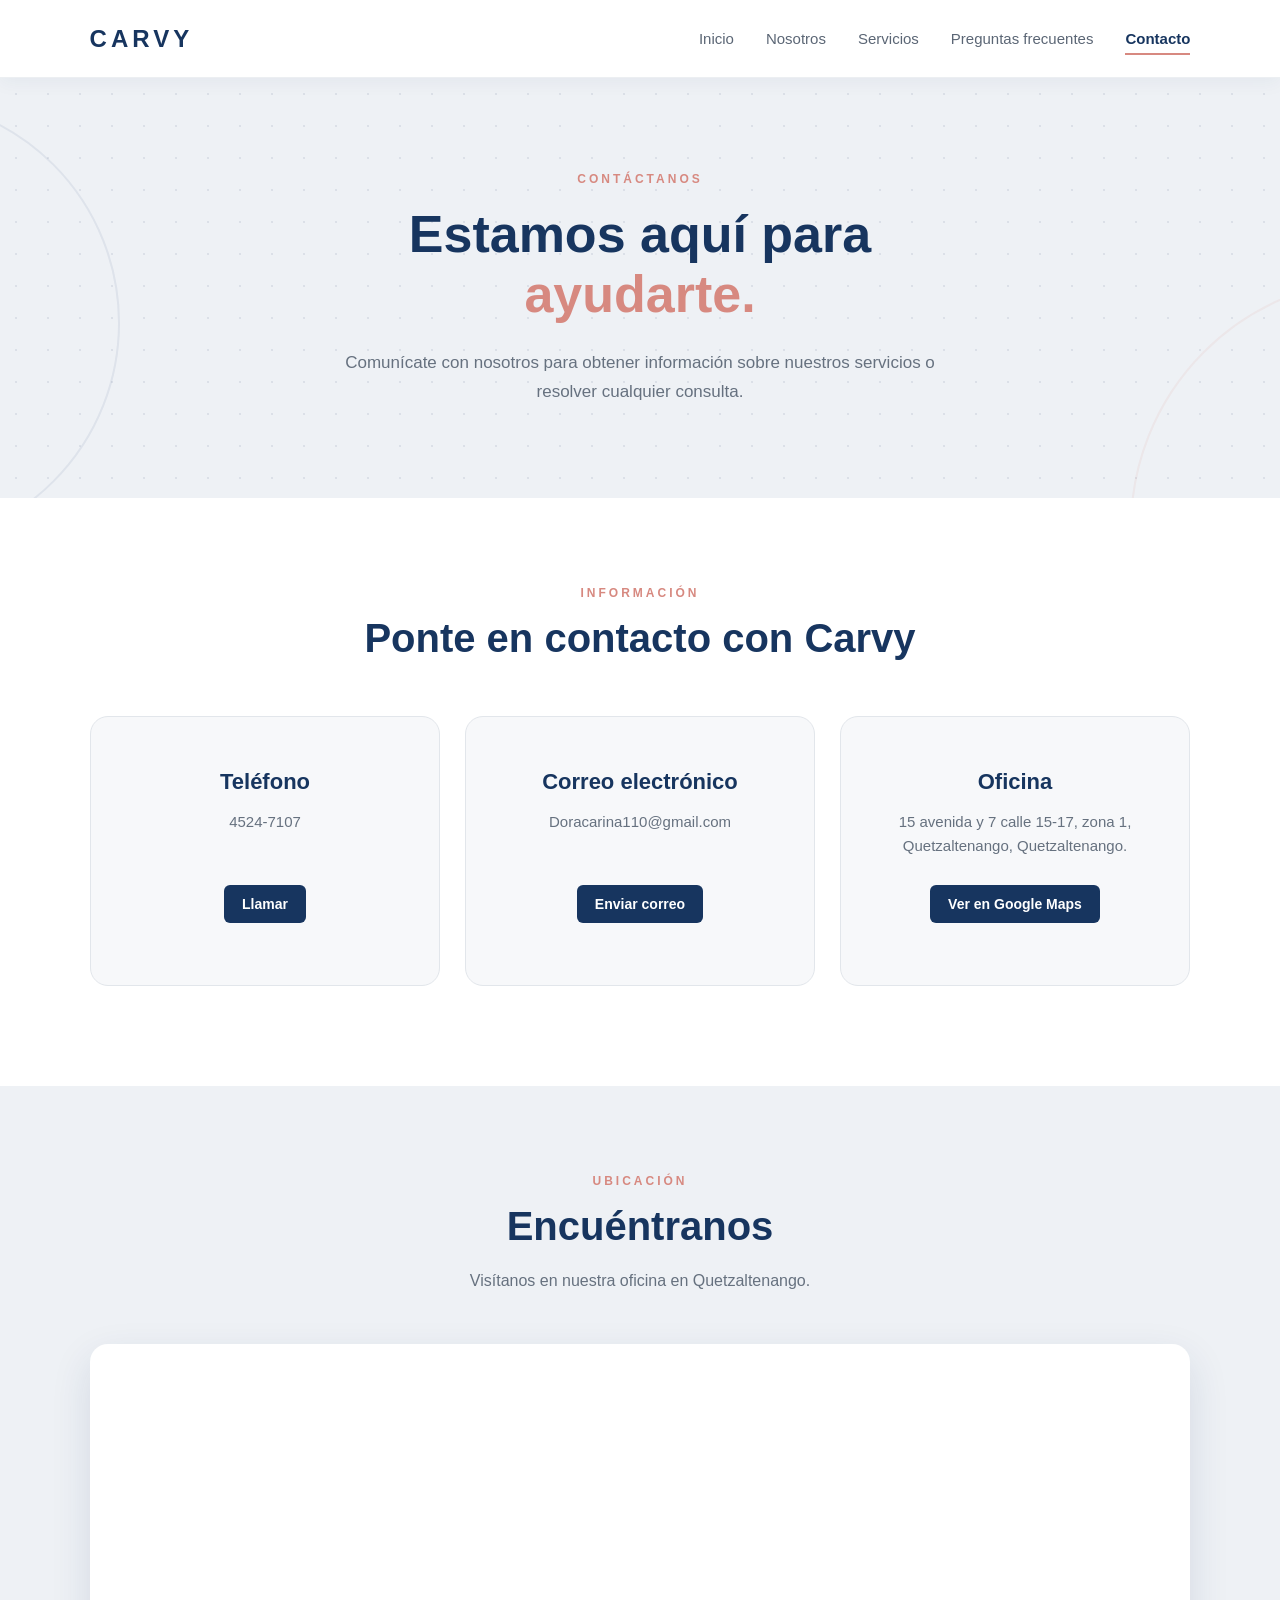
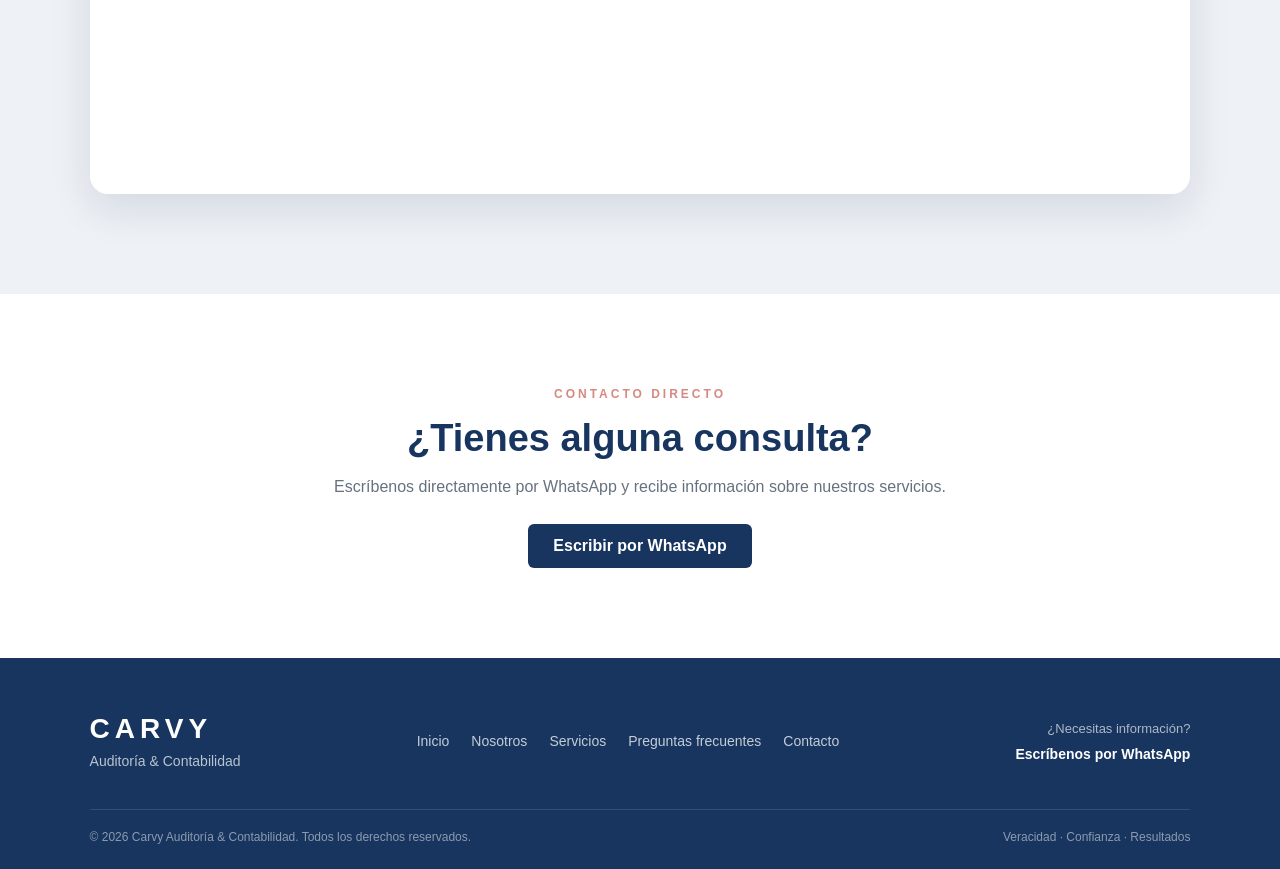
==== contacto.html @ 1418b1e5 "Add files via upload" ====
<!DOCTYPE html>
<html lang="en">
<head>
    <meta charset="UTF-8">
    <meta name="viewport" content="width=device-width, initial-scale=1.0">
    <title>Contacto | Carvy Auditoría & Contabilidad</title>

 <link rel="stylesheet" href="contacto.css">


</head>
<body>
    



    <!-- MENÚ DE NAVEGACIÓN -->

    <nav class="navegacion">

        <div class="logo-menu">
            CARVY
        </div>

        <div class="menu">

            <a href="index.html">Inicio</a>

            <a href="Nosotros.html">Nosotros</a>

            <a href="servicios.html">Servicios</a>

            <a href="preguntas.html">Preguntas frecuentes</a>

            <a href="contacto.html" class="activo">Contacto</a>

        </div>

    </nav>


    <!-- ENCABEZADO -->

    <header class="encabezado-contacto">

        <div class="circulo circulo-izquierdo"></div>

        <div class="circulo circulo-derecho"></div>

        <div class="encabezado-contenido">

            <span>CONTÁCTANOS</span>

            <h1>
                Estamos aquí para
                <strong>ayudarte.</strong>
            </h1>

            <p>
                Comunícate con nosotros para obtener información sobre
                nuestros servicios o resolver cualquier consulta.
            </p>

        </div>

    </header>


    <!-- INFORMACIÓN DE CONTACTO -->

    <main>

        <section class="contacto">

            <div class="titulo-seccion">

                <span>INFORMACIÓN</span>

                <h2>
                    Ponte en contacto con Carvy
                </h2>

            </div>


            <div class="contenedor-contacto">


                <!-- TELÉFONO -->

                <div class="tarjeta-contacto">

                    <div class="numero">
                        
                    </div>

                    <h3>
                        Teléfono
                    </h3>

                    <p>
                        4524-7107
                    </p>

                    <a href="tel:45247107">
                        Llamar
                    </a>

                </div>


                <!-- CORREO -->

                <div class="tarjeta-contacto">

                    <div class="numero">
                        
                    </div>

                    <h3>
                        Correo electrónico
                    </h3>

                    <p>
                        Doracarina110@gmail.com
                    </p>

                    <a href="mailto:Doracarina110@gmail.com">
                        Enviar correo
                    </a>

                </div>


                <!-- DIRECCIÓN -->

                <div class="tarjeta-contacto">

                    <div class="numero">
                        
                    </div>

                    <h3>
                        Oficina
                    </h3>

                    <p>
                        15 avenida y 7 calle 15-17,
                        zona 1, Quetzaltenango,
                        Quetzaltenango.
                    </p>

                    <a href="https://www.google.com/maps/search/?api=1&query=15+avenida+y+7+calle+15-17+zona+1+Quetzaltenango+Quetzaltenango"
                       target="_blank">
                        Ver en Google Maps
                    </a>

                </div>


            </div>

        </section>


        <!-- MAPA -->

        <section class="mapa-seccion">

            <div class="titulo-seccion">

                <span>UBICACIÓN</span>

                <h2>
                    Encuéntranos
                </h2>

                <p>
                    Visítanos en nuestra oficina en Quetzaltenango.
                </p>

            </div>


            <div class="mapa">

                <iframe
                    src="https://www.google.com/maps?q=15%20avenida%20y%207%20calle%2015-17%20zona%201%20Quetzaltenango%20Quetzaltenango&output=embed"
                    width="100%"
                    height="450"
                    style="border:0;"
                    allowfullscreen=""
                    loading="lazy">
                </iframe>

            </div>

        </section>


        <!-- WHATSAPP -->

        <section class="mensaje-final">

            <div class="mensaje-contenido">

                <span>CONTACTO DIRECTO</span>

                <h2>
                    ¿Tienes alguna consulta?
                </h2>

                <p>
                    Escríbenos directamente por WhatsApp y recibe
                    información sobre nuestros servicios.
                </p>

                <a href="https://wa.me/50245247107?text=Hola%2C%20quisiera%20obtener%20informaci%C3%B3n%20sobre%20los%20servicios%20de%20Carvy."
                   target="_blank">
                    Escribir por WhatsApp
                </a>

            </div>

        </section>

    </main>


    <!-- PIE DE PÁGINA -->

    <footer class="pie-pagina">

        <div class="footer-contenido">

            <div class="footer-marca">

                <h2>CARVY</h2>

                <p>
                    Auditoría & Contabilidad
                </p>

            </div>


            <div class="footer-enlaces">

                <a href="index.html">Inicio</a>

                <a href="Nosotros.html">Nosotros</a>

                <a href="servicios.html">Servicios</a>

                <a href="preguntas.html">Preguntas frecuentes</a>

                <a href="contacto.html">Contacto</a>

            </div>


            <div class="footer-contacto">

                <span>
                    ¿Necesitas información?
                </span>

                <a href="https://wa.me/50245247107" target="_blank">
                    Escríbenos por WhatsApp
                </a>

            </div>

        </div>


        <div class="footer-linea"></div>


        <div class="footer-final">

            <p>
                © 2026 Carvy Auditoría & Contabilidad.
                Todos los derechos reservados.
            </p>

            <p>
                Veracidad · Confianza · Resultados
            </p>

        </div>

    </footer>




</body>
</html>
---- contacto.css ----
/* ==============================
   CONFIGURACIÓN GENERAL
   ============================== */

* {
    margin: 0;
    padding: 0;
    box-sizing: border-box;
}

body {
    font-family: Arial, sans-serif;

    color: #17355f;

    background-color: #eef1f5;

    overflow-x: hidden;
}


/* ==============================
   MENÚ
   ============================== */

.navegacion {

    width: 100%;

    min-height: 78px;

    padding: 0 7%;

    display: flex;

    justify-content: space-between;

    align-items: center;

    background-color: white;

    border-bottom: 1px solid rgba(23, 53, 95, 0.08);

    box-shadow: 0 4px 18px rgba(23, 53, 95, 0.05);

    position: relative;

    z-index: 10;
}


.logo-menu {

    font-size: 24px;

    font-weight: bold;

    letter-spacing: 4px;

    color: #17355f;
}


.menu {

    display: flex;

    align-items: center;

    gap: 32px;
}


.menu a {

    position: relative;

    text-decoration: none;

    color: #5b6675;

    font-size: 15px;

    padding: 8px 0;
}


.menu a:hover {

    color: #17355f;
}


.menu a.activo {

    color: #17355f;

    font-weight: bold;
}


.menu a.activo::after {

    content: "";

    position: absolute;

    left: 0;

    bottom: 0;

    width: 100%;

    height: 2px;

    background-color: #d78980;
}


/* ==============================
   ENCABEZADO
   ============================== */

.encabezado-contacto {

    width: 100%;

    min-height: 420px;

    padding: 80px 7%;

    display: flex;

    justify-content: center;

    align-items: center;

    text-align: center;

    position: relative;

    overflow: hidden;

    background-color: #eef1f5;

    background-image:
        radial-gradient(
            circle,
            rgba(23, 53, 95, 0.09) 1.3px,
            transparent 1.3px
        );

    background-size: 32px 32px;
}


.encabezado-contenido {

    max-width: 800px;

    position: relative;

    z-index: 2;
}


.encabezado-contenido span {

    font-size: 12px;

    font-weight: bold;

    letter-spacing: 3px;

    color: #d78980;
}


.encabezado-contenido h1 {

    margin-top: 18px;

    font-size: 52px;

    line-height: 1.15;

    color: #17355f;
}


.encabezado-contenido strong {

    display: block;

    color: #d78980;
}


.encabezado-contenido p {

    margin: 25px auto 0;

    max-width: 650px;

    font-size: 17px;

    line-height: 1.7;

    color: #66717f;
}


/* ==============================
   DECORACIONES
   ============================== */

.circulo {

    position: absolute;

    border-radius: 50%;
}


.circulo-izquierdo {

    width: 450px;

    height: 450px;

    left: -330px;

    top: 20px;

    border: 2px solid rgba(23, 53, 95, 0.07);
}


.circulo-derecho {

    width: 500px;

    height: 500px;

    right: -350px;

    bottom: -280px;

    border: 2px solid rgba(215, 137, 128, 0.10);
}


/* ==============================
   CONTACTO
   ============================== */

.contacto {

    padding: 85px 7% 100px;

    background-color: white;
}


.titulo-seccion {

    max-width: 750px;

    margin: auto;

    text-align: center;
}


.titulo-seccion span {

    font-size: 12px;

    font-weight: bold;

    letter-spacing: 3px;

    color: #d78980;
}


.titulo-seccion h2 {

    margin-top: 15px;

    font-size: 40px;

    color: #17355f;
}


.titulo-seccion p {

    margin-top: 18px;

    font-size: 16px;

    line-height: 1.7;

    color: #66717f;
}


/* ==============================
   TARJETAS DE CONTACTO
   ============================== */

.contenedor-contacto {

    max-width: 1150px;

    margin: 55px auto 0;

    display: flex;

    justify-content: center;

    gap: 25px;
}


.tarjeta-contacto {

    width: 350px;

    min-height: 270px;

    padding: 32px;

    background-color: #f7f8fa;

    border: 1px solid #e2e6eb;

    border-radius: 18px;

    text-align: center;

    transition: 0.3s;
}


.tarjeta-contacto:hover {

    transform: translateY(-6px);

    box-shadow: 0 15px 35px rgba(23, 53, 95, 0.12);
}


.numero {

    font-size: 13px;

    font-weight: bold;

    color: #d78980;

    margin-bottom: 20px;
}


.tarjeta-contacto h3 {

    font-size: 22px;

    color: #17355f;

    margin-bottom: 15px;
}


.tarjeta-contacto p {

    min-height: 55px;

    font-size: 15px;

    line-height: 1.6;

    color: #66717f;

    margin-bottom: 20px;
}


.tarjeta-contacto a {

    display: inline-block;

    padding: 11px 18px;

    background-color: #17355f;

    color: white;

    text-decoration: none;

    border-radius: 6px;

    font-size: 14px;

    font-weight: bold;
}


.tarjeta-contacto a:hover {

    background-color: #d78980;
}


/* ==============================
   MAPA
   ============================== */

.mapa-seccion {

    padding: 85px 7% 100px;

    background-color: #eef1f5;
}


.mapa {

    max-width: 1150px;

    margin: 50px auto 0;

    overflow: hidden;

    border-radius: 18px;

    box-shadow: 0 15px 40px rgba(23, 53, 95, 0.12);

    background-color: white;
}


.mapa iframe {

    display: block;

    width: 100%;

}


/* ==============================
   MENSAJE FINAL
   ============================== */

.mensaje-final {

    padding: 90px 7%;

    background-color: white;

    text-align: center;
}


.mensaje-contenido {

    max-width: 750px;

    margin: auto;
}


.mensaje-contenido span {

    font-size: 12px;

    font-weight: bold;

    letter-spacing: 3px;

    color: #d78980;
}


.mensaje-contenido h2 {

    margin-top: 15px;

    font-size: 38px;

    color: #17355f;
}


.mensaje-contenido p {

    margin: 18px 0 28px;

    color: #66717f;

    font-size: 16px;
}


.mensaje-contenido a {

    display: inline-block;

    padding: 13px 25px;

    background-color: #17355f;

    color: white;

    text-decoration: none;

    border-radius: 6px;

    font-weight: bold;
}


.mensaje-contenido a:hover {

    background-color: #d78980;
}


/* ==============================
   PIE DE PÁGINA
   ============================== */

.pie-pagina {

    padding: 55px 7% 25px;

    background-color: #17355f;

    color: white;
}


.footer-contenido {

    max-width: 1250px;

    margin: auto;

    display: flex;

    justify-content: space-between;

    align-items: center;

    gap: 40px;
}


.footer-marca h2 {

    font-size: 28px;

    letter-spacing: 5px;

    margin-bottom: 8px;
}


.footer-marca p {

    color: rgba(255, 255, 255, 0.7);

    font-size: 14px;
}


.footer-enlaces {

    display: flex;

    flex-wrap: wrap;

    justify-content: center;

    gap: 22px;
}


.footer-enlaces a {

    color: rgba(255, 255, 255, 0.75);

    text-decoration: none;

    font-size: 14px;
}


.footer-enlaces a:hover {

    color: #d78980;
}


.footer-contacto {

    display: flex;

    flex-direction: column;

    gap: 10px;

    text-align: right;
}


.footer-contacto span {

    font-size: 13px;

    color: rgba(255, 255, 255, 0.65);
}


.footer-contacto a {

    color: white;

    text-decoration: none;

    font-size: 14px;

    font-weight: bold;
}


.footer-contacto a:hover {

    color: #d78980;
}


.footer-linea {

    width: 100%;

    max-width: 1250px;

    height: 1px;

    margin: 40px auto 20px;

    background-color: rgba(255, 255, 255, 0.12);
}


.footer-final {

    max-width: 1250px;

    margin: auto;

    display: flex;

    justify-content: space-between;

    gap: 20px;

    color: rgba(255, 255, 255, 0.5);

    font-size: 12px;
}


/* ==============================
   CELULAR
   ============================== */

@media (max-width: 900px) {

    .navegacion {

        padding: 18px 5%;

        flex-direction: column;

        gap: 15px;
    }


    .menu {

        gap: 20px;

        flex-wrap: wrap;

        justify-content: center;
    }


    .encabezado-contacto {

        min-height: 350px;

        padding: 60px 25px;
    }


    .encabezado-contenido h1 {

        font-size: 40px;
    }


    .contenedor-contacto {

        flex-wrap: wrap;
    }


    .footer-contenido {

        flex-direction: column;

        text-align: center;
    }


    .footer-contacto {

        text-align: center;
    }


    .footer-final {

        flex-direction: column;

        text-align: center;

        align-items: center;
    }

}


@media (max-width: 600px) {

    .menu {

        gap: 12px 18px;
    }


    .menu a {

        font-size: 13px;
    }


    .encabezado-contenido h1 {

        font-size: 32px;
    }


    .contacto {

        padding: 65px 20px 80px;
    }


    .titulo-seccion h2 {

        font-size: 32px;
    }


    .tarjeta-contacto {

        width: 100%;
    }


    .mapa-seccion {

        padding: 65px 20px 80px;
    }


    .mapa iframe {

        height: 350px;
    }


    .mensaje-final {

        padding: 70px 20px;
    }


    .mensaje-contenido h2 {

        font-size: 30px;
    }

}
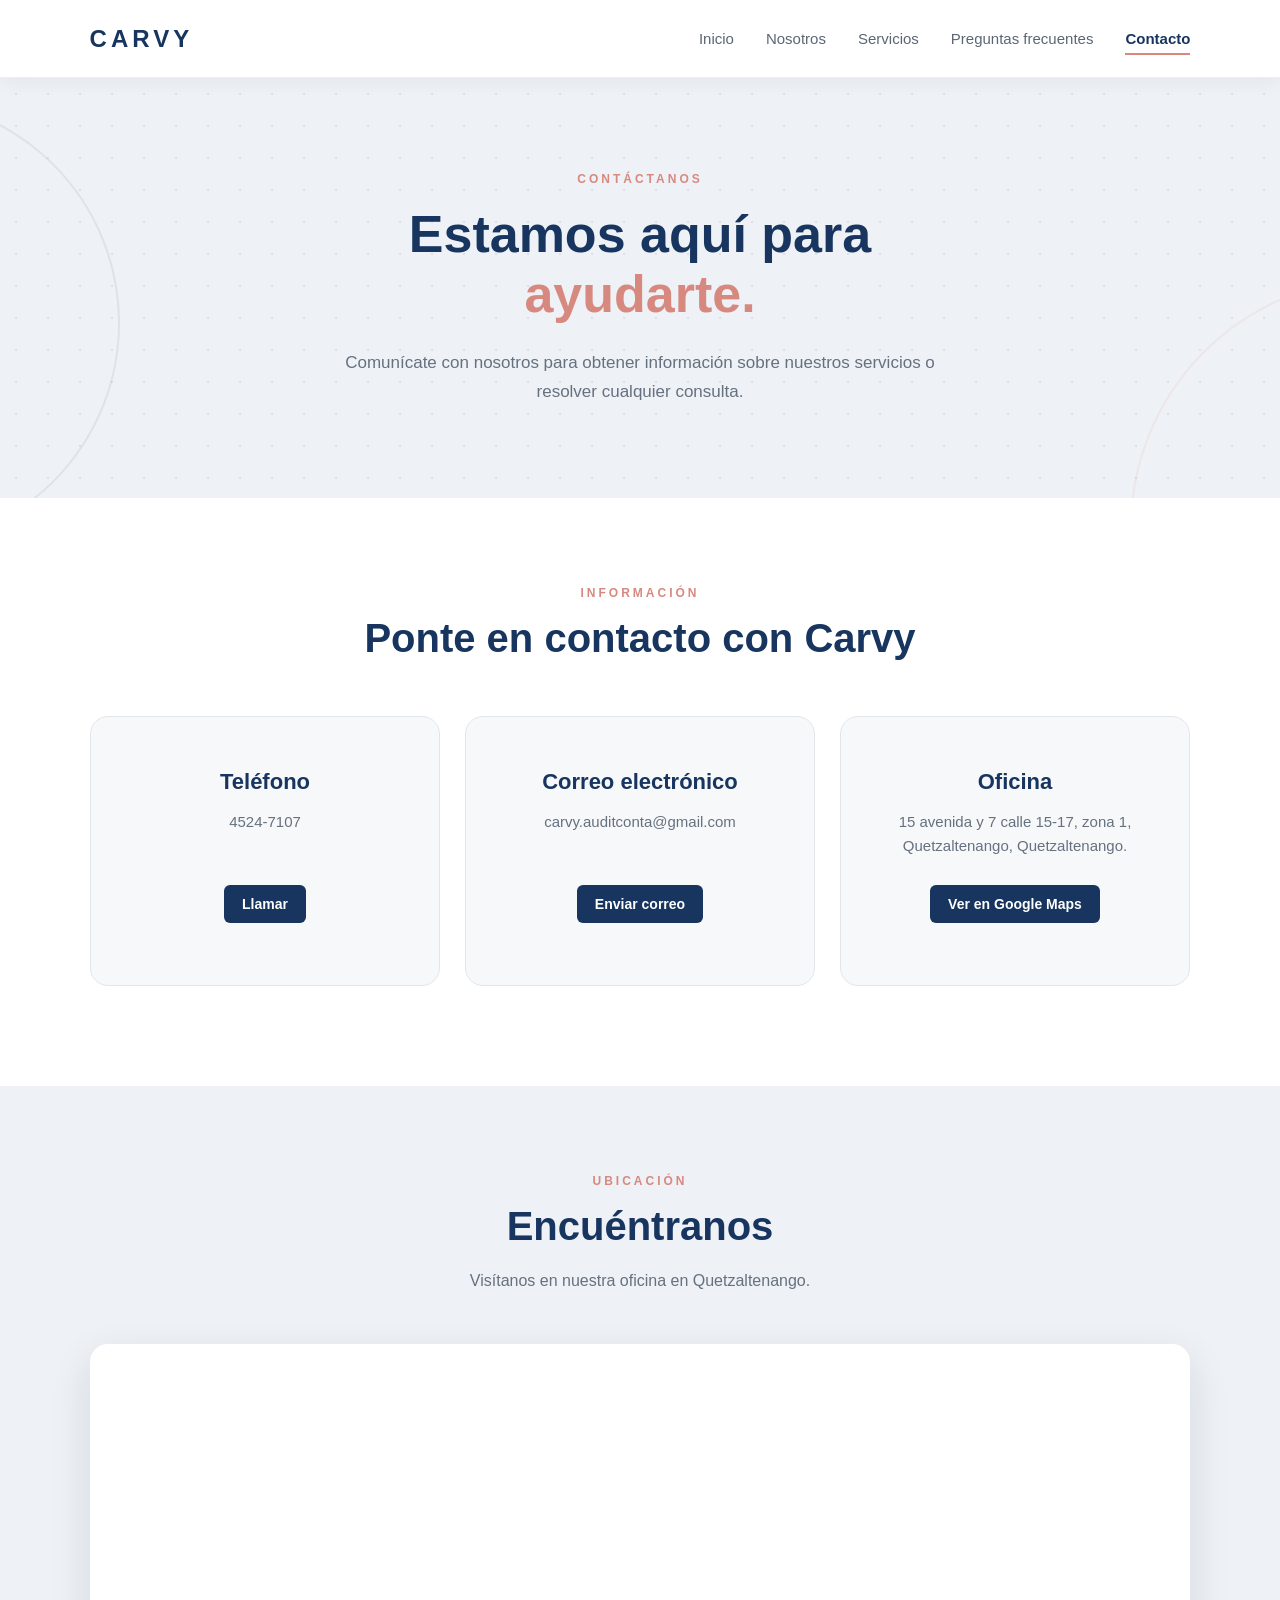
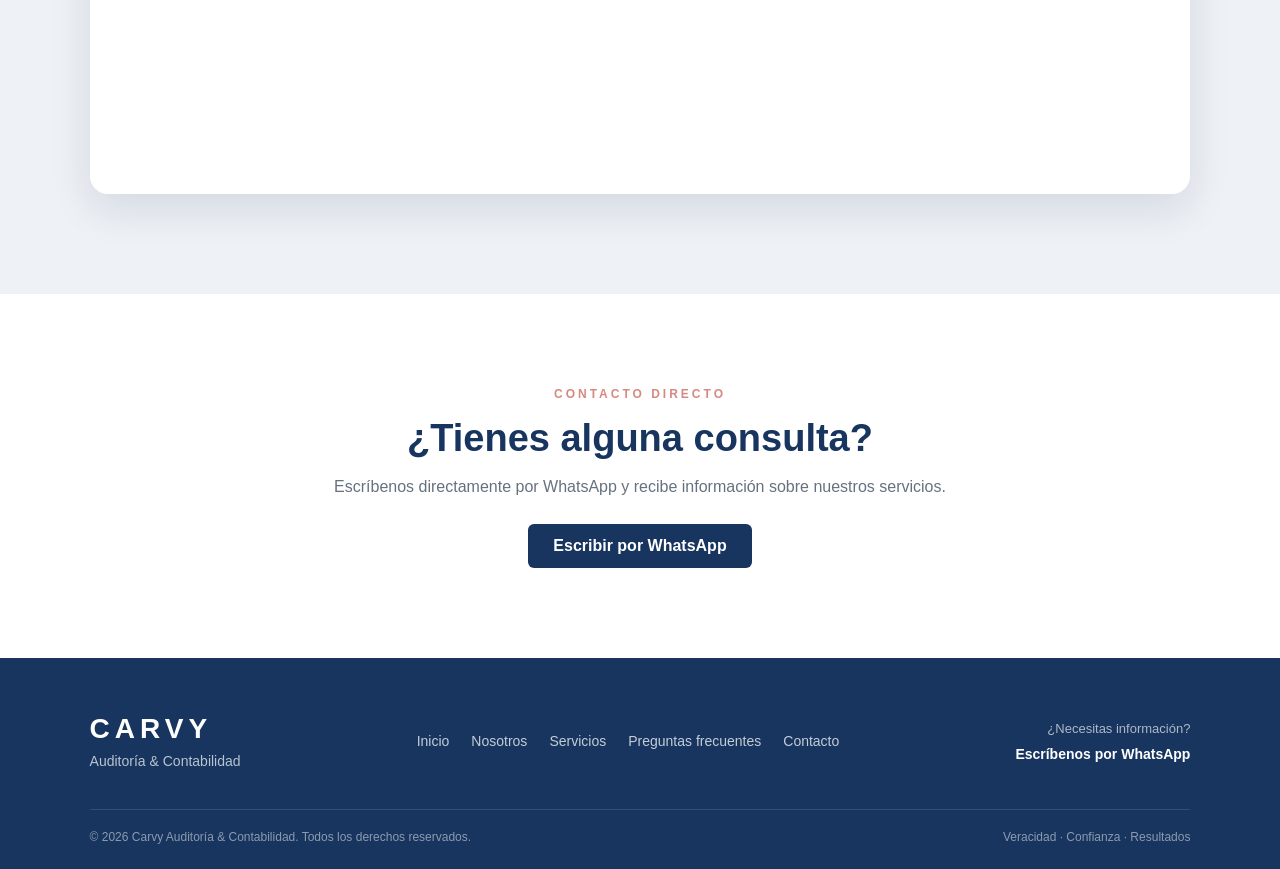
==== commit f6b82ac7: "Modify contact details in contacto.html Updated contact information, including email address." ====
--- a/contacto.html
+++ b/contacto.html
@@ -122,12 +122,12 @@
                     </h3>
 
                     <p>
-                        Doracarina110@gmail.com
+                        carvy.auditconta@gmail.com
                     </p>
 
-                    <a href="mailto:Doracarina110@gmail.com">
-                        Enviar correo
-                    </a>
+                   <a href="https://mail.google.com/mail/?view=cm&fs=1&to=carvy.auditconta@gmail.com">
+                      Enviar correo
+                     </a>
 
                 </div>
 
@@ -296,4 +296,4 @@
 
 
 </body>
-</html>+</html>
